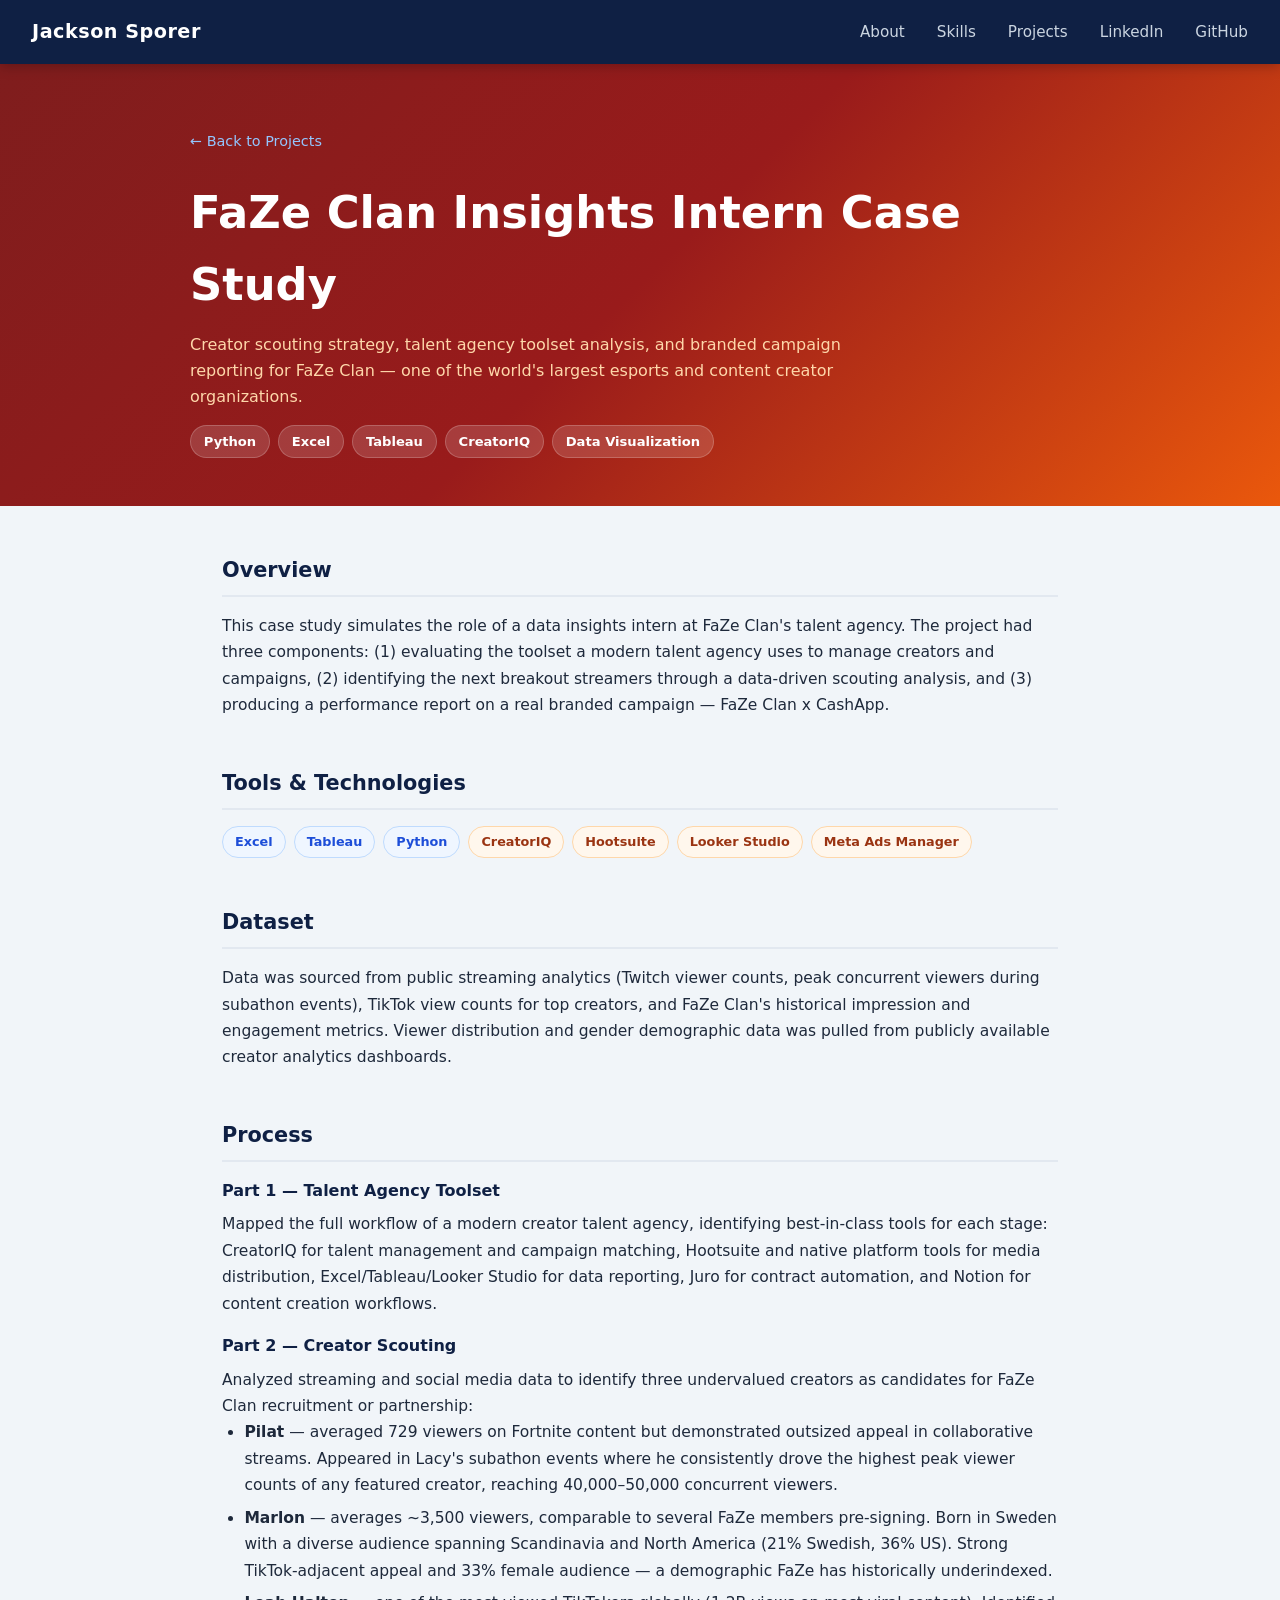
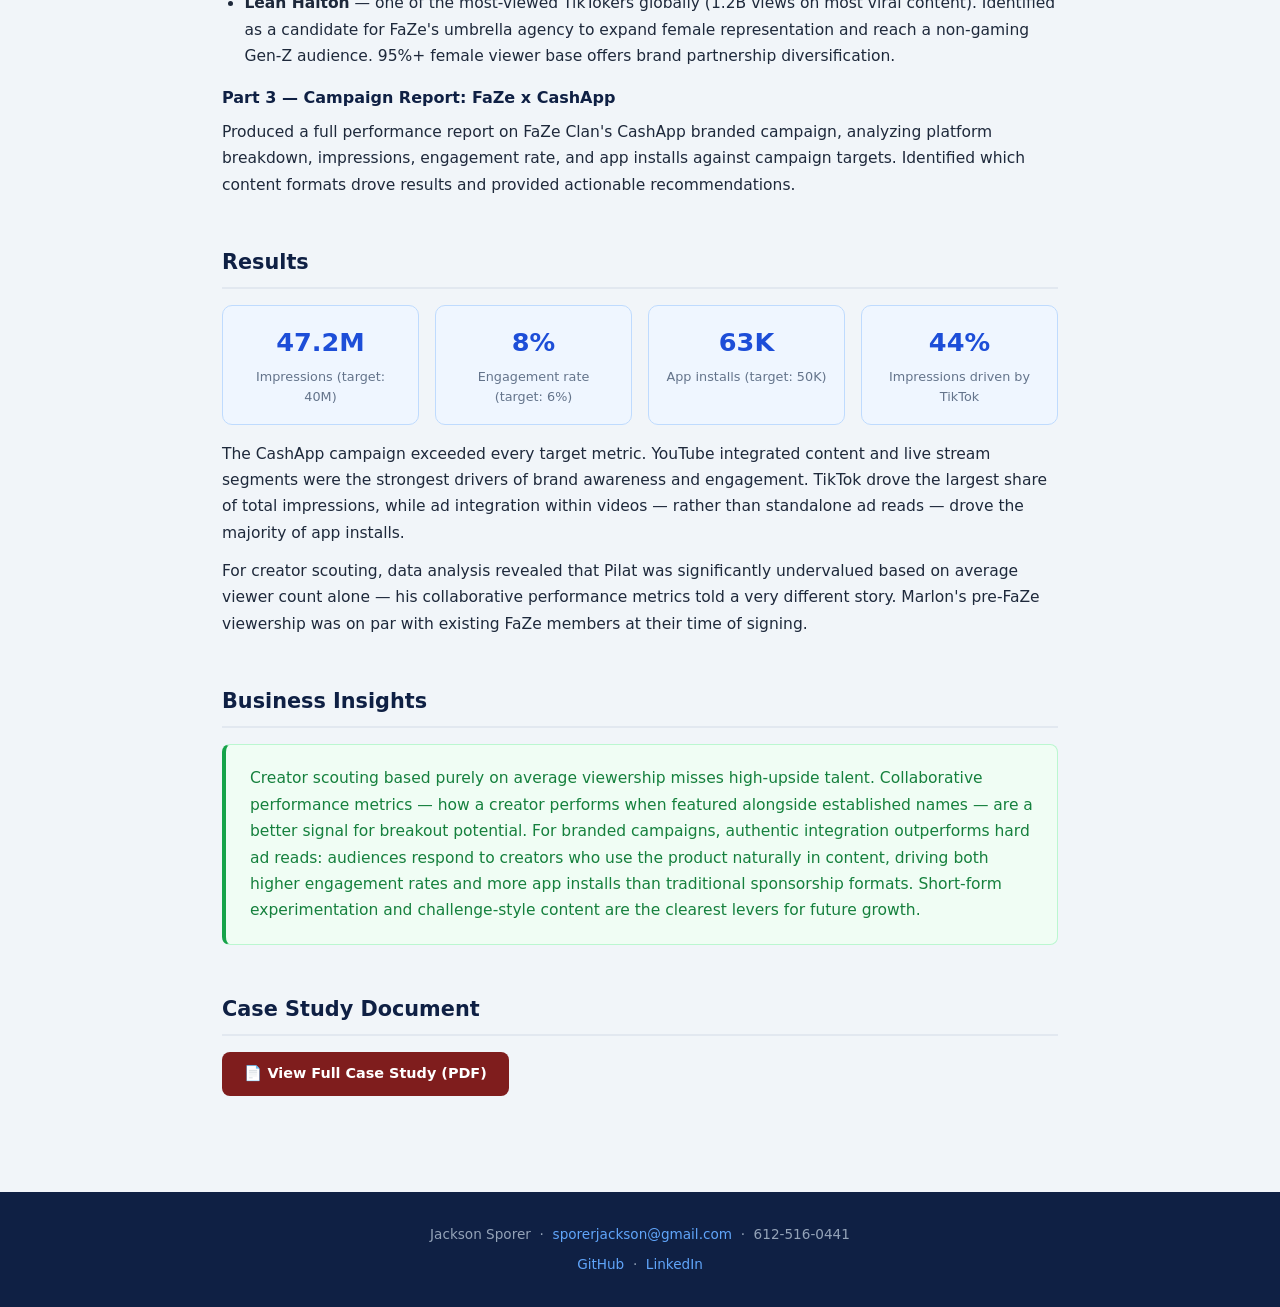
==== projects/faze-clan.html @ b561c3c2 "Initial portfolio commit" ====
<!DOCTYPE html>
<html lang="en">
<head>
  <meta charset="UTF-8" />
  <meta name="viewport" content="width=device-width, initial-scale=1.0" />
  <title>FaZe Clan Insights Case Study | Jackson Sporer</title>
  <link rel="stylesheet" href="../css/style.css" />
</head>
<body>

<nav>
  <a href="../index.html" class="nav-logo">Jackson Sporer</a>
  <ul class="nav-links">
    <li><a href="../index.html#about">About</a></li>
    <li><a href="../index.html#skills">Skills</a></li>
    <li><a href="../index.html#projects">Projects</a></li>
    <li><a href="https://www.linkedin.com/in/jackson-sporer-904047264/" target="_blank">LinkedIn</a></li>
    <li><a href="https://github.com/JacksonSporerrr" target="_blank">GitHub</a></li>
  </ul>
</nav>

<div class="project-hero" style="background: linear-gradient(135deg, #7f1d1d 0%, #991b1b 50%, #ea580c 100%);">
  <div style="max-width:900px; margin:0 auto;">
    <a href="../index.html#projects" class="back-link">← Back to Projects</a>
    <h1>FaZe Clan Insights Intern Case Study</h1>
    <p style="color:#fed7aa; font-size:1rem; max-width:680px;">
      Creator scouting strategy, talent agency toolset analysis, and branded campaign reporting for
      FaZe Clan — one of the world's largest esports and content creator organizations.
    </p>
    <div class="tool-tags">
      <span class="tool-tag">Python</span>
      <span class="tool-tag">Excel</span>
      <span class="tool-tag">Tableau</span>
      <span class="tool-tag">CreatorIQ</span>
      <span class="tool-tag">Data Visualization</span>
    </div>
  </div>
</div>

<div class="project-content">

  <div class="project-section">
    <h2>Overview</h2>
    <p>
      This case study simulates the role of a data insights intern at FaZe Clan's talent agency.
      The project had three components: (1) evaluating the toolset a modern talent agency uses to
      manage creators and campaigns, (2) identifying the next breakout streamers through a data-driven
      scouting analysis, and (3) producing a performance report on a real branded campaign — FaZe Clan
      x CashApp.
    </p>
  </div>

  <div class="project-section">
    <h2>Tools &amp; Technologies</h2>
    <div class="tags" style="margin-top:0.5rem;">
      <span class="tag">Excel</span>
      <span class="tag">Tableau</span>
      <span class="tag">Python</span>
      <span class="tag orange">CreatorIQ</span>
      <span class="tag orange">Hootsuite</span>
      <span class="tag orange">Looker Studio</span>
      <span class="tag orange">Meta Ads Manager</span>
    </div>
  </div>

  <div class="project-section">
    <h2>Dataset</h2>
    <p>
      Data was sourced from public streaming analytics (Twitch viewer counts, peak concurrent viewers
      during subathon events), TikTok view counts for top creators, and FaZe Clan's historical impression
      and engagement metrics. Viewer distribution and gender demographic data was pulled from publicly
      available creator analytics dashboards.
    </p>
  </div>

  <div class="project-section">
    <h2>Process</h2>

    <h3 style="font-size:1rem; font-weight:700; color:var(--navy); margin:1rem 0 0.5rem;">Part 1 — Talent Agency Toolset</h3>
    <p>
      Mapped the full workflow of a modern creator talent agency, identifying best-in-class tools for
      each stage: CreatorIQ for talent management and campaign matching, Hootsuite and native platform
      tools for media distribution, Excel/Tableau/Looker Studio for data reporting, Juro for contract
      automation, and Notion for content creation workflows.
    </p>

    <h3 style="font-size:1rem; font-weight:700; color:var(--navy); margin:1rem 0 0.5rem;">Part 2 — Creator Scouting</h3>
    <p>
      Analyzed streaming and social media data to identify three undervalued creators as candidates for
      FaZe Clan recruitment or partnership:
    </p>
    <ul>
      <li>
        <strong>Pilat</strong> — averaged 729 viewers on Fortnite content but demonstrated outsized appeal
        in collaborative streams. Appeared in Lacy's subathon events where he consistently drove the
        highest peak viewer counts of any featured creator, reaching 40,000–50,000 concurrent viewers.
      </li>
      <li>
        <strong>Marlon</strong> — averages ~3,500 viewers, comparable to several FaZe members pre-signing.
        Born in Sweden with a diverse audience spanning Scandinavia and North America (21% Swedish, 36% US).
        Strong TikTok-adjacent appeal and 33% female audience — a demographic FaZe has historically
        underindexed.
      </li>
      <li>
        <strong>Leah Halton</strong> — one of the most-viewed TikTokers globally (1.2B views on most
        viral content). Identified as a candidate for FaZe's umbrella agency to expand female
        representation and reach a non-gaming Gen-Z audience. 95%+ female viewer base offers brand
        partnership diversification.
      </li>
    </ul>

    <h3 style="font-size:1rem; font-weight:700; color:var(--navy); margin:1rem 0 0.5rem;">Part 3 — Campaign Report: FaZe x CashApp</h3>
    <p>
      Produced a full performance report on FaZe Clan's CashApp branded campaign, analyzing platform
      breakdown, impressions, engagement rate, and app installs against campaign targets. Identified
      which content formats drove results and provided actionable recommendations.
    </p>
  </div>

  <div class="project-section">
    <h2>Results</h2>
    <div class="result-grid">
      <div class="result-card">
        <div class="number">47.2M</div>
        <div class="label">Impressions (target: 40M)</div>
      </div>
      <div class="result-card">
        <div class="number">8%</div>
        <div class="label">Engagement rate (target: 6%)</div>
      </div>
      <div class="result-card">
        <div class="number">63K</div>
        <div class="label">App installs (target: 50K)</div>
      </div>
      <div class="result-card">
        <div class="number">44%</div>
        <div class="label">Impressions driven by TikTok</div>
      </div>
    </div>
    <p style="margin-top:1rem;">
      The CashApp campaign exceeded every target metric. YouTube integrated content and live stream
      segments were the strongest drivers of brand awareness and engagement. TikTok drove the largest
      share of total impressions, while ad integration within videos — rather than standalone ad reads —
      drove the majority of app installs.
    </p>
    <p style="margin-top:0.75rem;">
      For creator scouting, data analysis revealed that Pilat was significantly undervalued based on
      average viewer count alone — his collaborative performance metrics told a very different story.
      Marlon's pre-FaZe viewership was on par with existing FaZe members at their time of signing.
    </p>
  </div>

  <div class="project-section">
    <h2>Business Insights</h2>
    <div class="insight-box">
      <p>
        Creator scouting based purely on average viewership misses high-upside talent. Collaborative
        performance metrics — how a creator performs when featured alongside established names — are a
        better signal for breakout potential. For branded campaigns, authentic integration outperforms
        hard ad reads: audiences respond to creators who use the product naturally in content, driving
        both higher engagement rates and more app installs than traditional sponsorship formats.
        Short-form experimentation and challenge-style content are the clearest levers for future growth.
      </p>
    </div>
  </div>

  <div class="project-section">
    <h2>Case Study Document</h2>
    <a href="../files/faze-case-study.pdf" target="_blank" class="github-link" style="background:#7f1d1d;">
      &#128196; View Full Case Study (PDF)
    </a>
  </div>

</div>

<footer>
  <p>Jackson Sporer &nbsp;·&nbsp; <a href="mailto:sporerjackson@gmail.com">sporerjackson@gmail.com</a> &nbsp;·&nbsp; 612-516-0441</p>
  <p style="margin-top:0.5rem;">
    <a href="https://github.com/JacksonSporerrr" target="_blank">GitHub</a> &nbsp;·&nbsp;
    <a href="https://www.linkedin.com/in/jackson-sporer-904047264/" target="_blank">LinkedIn</a>
  </p>
</footer>

</body>
</html>
---- css/style.css ----
*, *::before, *::after { box-sizing: border-box; margin: 0; padding: 0; }

:root {
  --navy: #0f2044;
  --blue: #1d4ed8;
  --blue-light: #3b82f6;
  --cyan: #0ea5e9;
  --bg: #f1f5f9;
  --card: #ffffff;
  --text: #1e293b;
  --muted: #64748b;
  --border: #e2e8f0;
  --tag-bg: #eff6ff;
  --tag-text: #1d4ed8;
}

html { scroll-behavior: smooth; }

body {
  font-family: 'Segoe UI', system-ui, sans-serif;
  background: var(--bg);
  color: var(--text);
  line-height: 1.6;
}

/* ── NAV ── */
nav {
  background: var(--navy);
  padding: 0 2rem;
  display: flex;
  align-items: center;
  justify-content: space-between;
  height: 64px;
  position: sticky;
  top: 0;
  z-index: 100;
  box-shadow: 0 2px 12px rgba(0,0,0,0.25);
}

.nav-logo {
  color: #fff;
  font-size: 1.2rem;
  font-weight: 700;
  text-decoration: none;
  letter-spacing: 0.5px;
}

.nav-links { display: flex; gap: 2rem; list-style: none; }

.nav-links a {
  color: #cbd5e1;
  text-decoration: none;
  font-size: 0.95rem;
  transition: color 0.2s;
}

.nav-links a:hover { color: #fff; }

/* ── HERO ── */
.hero {
  background: linear-gradient(135deg, var(--navy) 0%, #1e3a6e 60%, #1d4ed8 100%);
  color: #fff;
  padding: 6rem 2rem 5rem;
  text-align: center;
}

.hero h1 { font-size: clamp(2.2rem, 5vw, 3.5rem); font-weight: 800; margin-bottom: 0.5rem; }
.hero .subtitle { font-size: 1.2rem; color: #93c5fd; margin-bottom: 1rem; }
.hero .bio { max-width: 640px; margin: 0 auto 2rem; color: #cbd5e1; font-size: 1rem; }

.hero-buttons { display: flex; gap: 1rem; justify-content: center; flex-wrap: wrap; }

.btn {
  padding: 0.65rem 1.5rem;
  border-radius: 8px;
  font-size: 0.95rem;
  font-weight: 600;
  text-decoration: none;
  display: inline-flex;
  align-items: center;
  gap: 0.4rem;
  transition: all 0.2s;
  cursor: pointer;
  border: none;
}

.btn-primary { background: var(--blue-light); color: #fff; }
.btn-primary:hover { background: #2563eb; transform: translateY(-1px); }
.btn-outline { background: transparent; color: #fff; border: 2px solid rgba(255,255,255,0.4); }
.btn-outline:hover { border-color: #fff; background: rgba(255,255,255,0.08); }

/* ── SECTIONS ── */
section { padding: 4rem 2rem; max-width: 1100px; margin: 0 auto; }

.section-title {
  font-size: 1.75rem;
  font-weight: 700;
  color: var(--navy);
  margin-bottom: 0.4rem;
}

.section-line {
  width: 48px;
  height: 4px;
  background: var(--blue);
  border-radius: 2px;
  margin-bottom: 2.5rem;
}

/* ── SKILLS ── */
.skills-grid {
  display: grid;
  grid-template-columns: repeat(auto-fit, minmax(200px, 1fr));
  gap: 1.5rem;
}

.skill-card {
  background: var(--card);
  border: 1px solid var(--border);
  border-radius: 12px;
  padding: 1.5rem;
  box-shadow: 0 1px 6px rgba(0,0,0,0.06);
}

.skill-card h3 { font-size: 0.8rem; text-transform: uppercase; letter-spacing: 1px; color: var(--muted); margin-bottom: 1rem; }

.tags { display: flex; flex-wrap: wrap; gap: 0.5rem; }

.tag {
  background: var(--tag-bg);
  color: var(--tag-text);
  font-size: 0.8rem;
  font-weight: 600;
  padding: 0.3rem 0.75rem;
  border-radius: 20px;
  border: 1px solid #bfdbfe;
}

.tag.green { background: #f0fdf4; color: #166534; border-color: #bbf7d0; }
.tag.purple { background: #faf5ff; color: #6b21a8; border-color: #e9d5ff; }
.tag.orange { background: #fff7ed; color: #9a3412; border-color: #fed7aa; }

/* ── PROJECT CARDS ── */
.projects-grid {
  display: grid;
  grid-template-columns: repeat(auto-fit, minmax(280px, 1fr));
  gap: 1.5rem;
}

.project-card {
  background: var(--card);
  border: 1px solid var(--border);
  border-radius: 14px;
  overflow: hidden;
  box-shadow: 0 2px 10px rgba(0,0,0,0.07);
  transition: transform 0.2s, box-shadow 0.2s;
  display: flex;
  flex-direction: column;
  text-decoration: none;
  color: inherit;
}

.project-card:hover { transform: translateY(-4px); box-shadow: 0 8px 24px rgba(0,0,0,0.12); }

.card-banner {
  height: 8px;
}

.banner-blue { background: linear-gradient(90deg, #1d4ed8, #0ea5e9); }
.banner-green { background: linear-gradient(90deg, #059669, #10b981); }
.banner-purple { background: linear-gradient(90deg, #7c3aed, #a855f7); }
.banner-red { background: linear-gradient(90deg, #dc2626, #f97316); }

.card-body { padding: 1.5rem; flex: 1; }
.card-body h3 { font-size: 1.1rem; font-weight: 700; margin-bottom: 0.5rem; color: var(--navy); }
.card-body p { font-size: 0.9rem; color: var(--muted); margin-bottom: 1rem; }
.card-footer { padding: 1rem 1.5rem; border-top: 1px solid var(--border); display: flex; justify-content: flex-end; }
.card-footer span { font-size: 0.85rem; color: var(--blue); font-weight: 600; }

/* ── PROJECT PAGE ── */
.project-hero {
  padding: 4rem 2rem 3rem;
  background: linear-gradient(135deg, var(--navy) 0%, #1e3a6e 100%);
  color: #fff;
}

.project-hero .back-link {
  display: inline-flex;
  align-items: center;
  gap: 0.4rem;
  color: #93c5fd;
  text-decoration: none;
  font-size: 0.9rem;
  margin-bottom: 1.5rem;
  transition: color 0.2s;
}

.project-hero .back-link:hover { color: #fff; }
.project-hero h1 { font-size: clamp(1.8rem, 4vw, 2.8rem); font-weight: 800; margin-bottom: 0.75rem; }
.project-hero .tool-tags { display: flex; gap: 0.5rem; flex-wrap: wrap; margin-top: 1rem; }
.project-hero .tool-tag { background: rgba(255,255,255,0.15); color: #fff; padding: 0.3rem 0.8rem; border-radius: 20px; font-size: 0.82rem; font-weight: 600; border: 1px solid rgba(255,255,255,0.2); }

.project-content { max-width: 900px; margin: 0 auto; padding: 3rem 2rem; }

.project-section { margin-bottom: 3rem; }
.project-section h2 { font-size: 1.3rem; font-weight: 700; color: var(--navy); margin-bottom: 1rem; padding-bottom: 0.5rem; border-bottom: 2px solid var(--border); }
.project-section p, .project-section li { color: var(--text); font-size: 0.97rem; line-height: 1.7; }
.project-section ul { padding-left: 1.4rem; }
.project-section ul li { margin-bottom: 0.4rem; }

.result-grid {
  display: grid;
  grid-template-columns: repeat(auto-fit, minmax(160px, 1fr));
  gap: 1rem;
  margin: 1rem 0;
}

.result-card {
  background: var(--tag-bg);
  border: 1px solid #bfdbfe;
  border-radius: 10px;
  padding: 1rem;
  text-align: center;
}

.result-card .number { font-size: 1.6rem; font-weight: 800; color: var(--blue); }
.result-card .label { font-size: 0.8rem; color: var(--muted); margin-top: 0.2rem; }

.insight-box {
  background: #f0fdf4;
  border: 1px solid #bbf7d0;
  border-left: 4px solid #16a34a;
  border-radius: 8px;
  padding: 1.25rem 1.5rem;
  margin-top: 0.5rem;
}

.insight-box p { color: #15803d; }

.github-link {
  display: inline-flex;
  align-items: center;
  gap: 0.5rem;
  background: var(--navy);
  color: #fff;
  padding: 0.65rem 1.4rem;
  border-radius: 8px;
  text-decoration: none;
  font-weight: 600;
  font-size: 0.9rem;
  transition: background 0.2s;
}

.github-link:hover { background: #1d4ed8; }

/* ── FOOTER ── */
footer {
  background: var(--navy);
  color: #94a3b8;
  text-align: center;
  padding: 2rem;
  font-size: 0.85rem;
}

footer a { color: #60a5fa; text-decoration: none; }
footer a:hover { text-decoration: underline; }

/* ── RESPONSIVE ── */
@media (max-width: 640px) {
  nav { padding: 0 1rem; }
  .nav-links { gap: 1rem; }
  .hero { padding: 4rem 1rem 3rem; }
  section { padding: 3rem 1rem; }
  .project-content { padding: 2rem 1rem; }
}
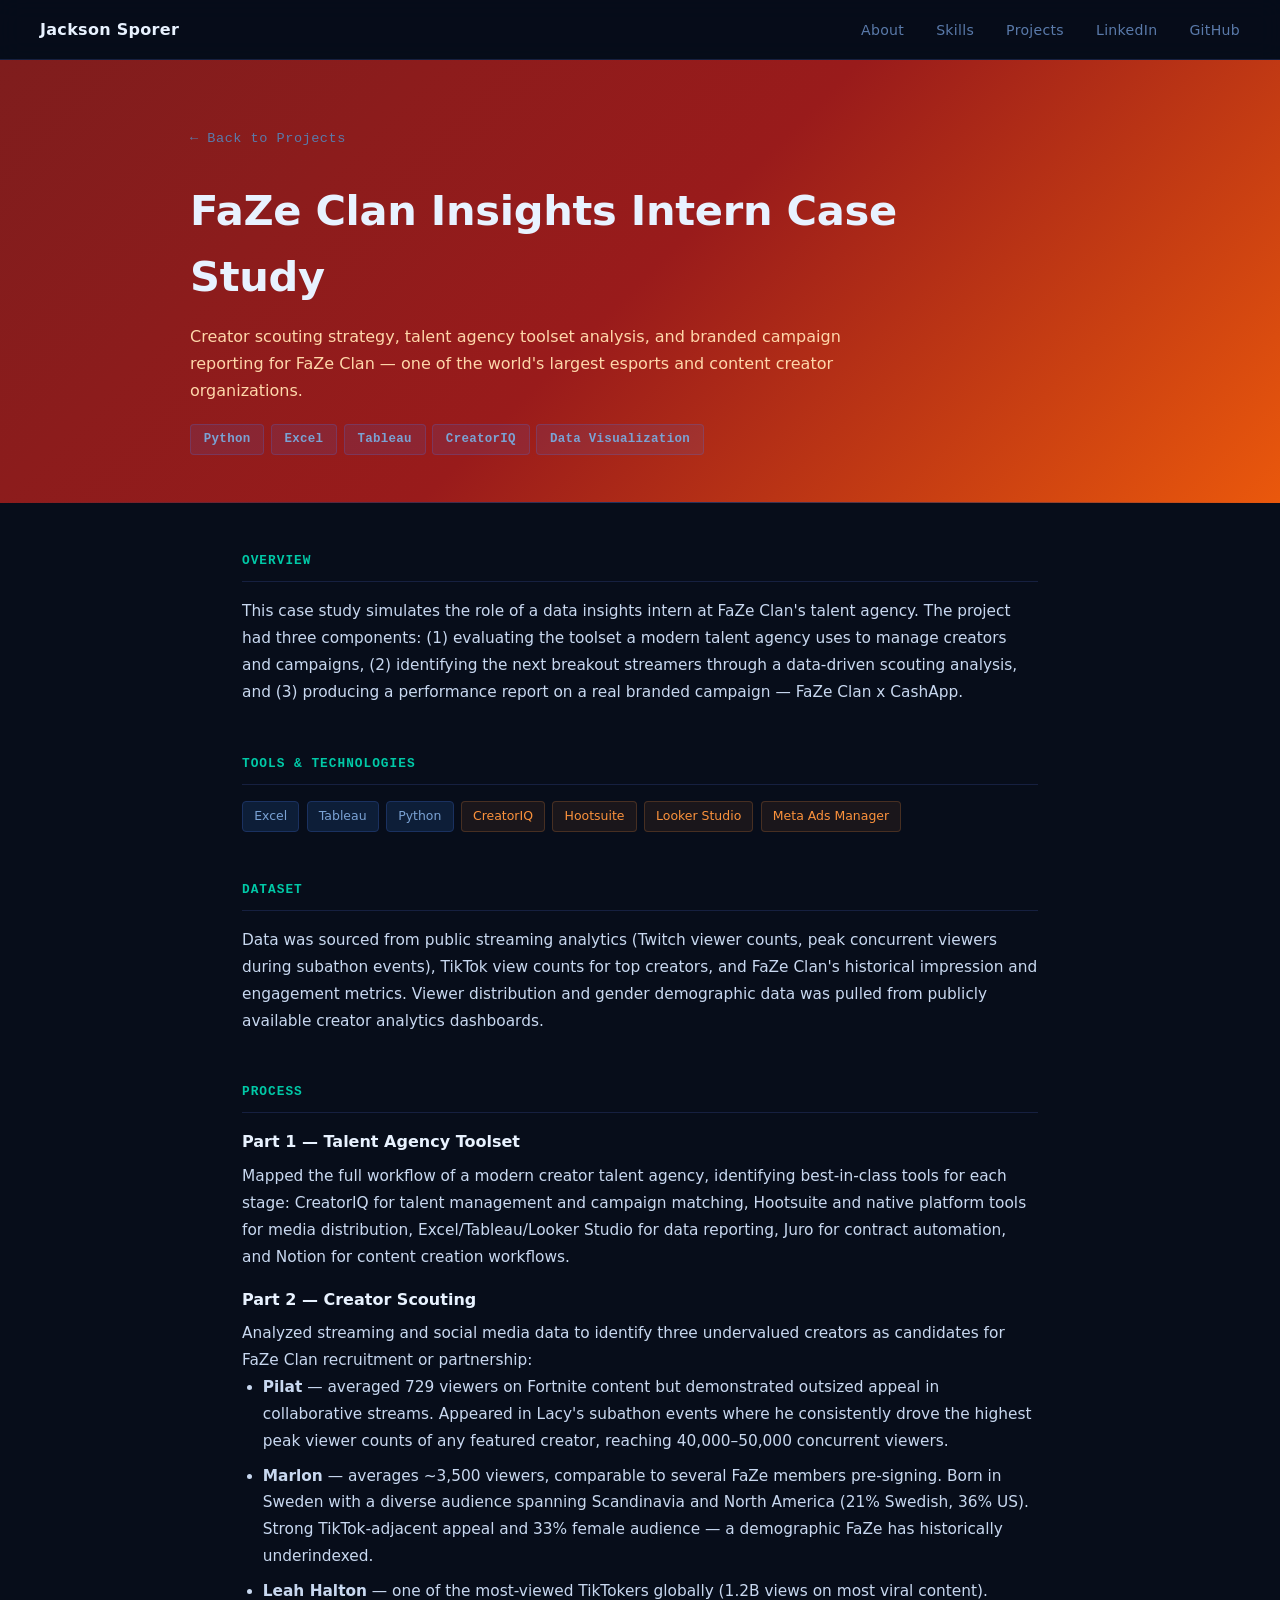
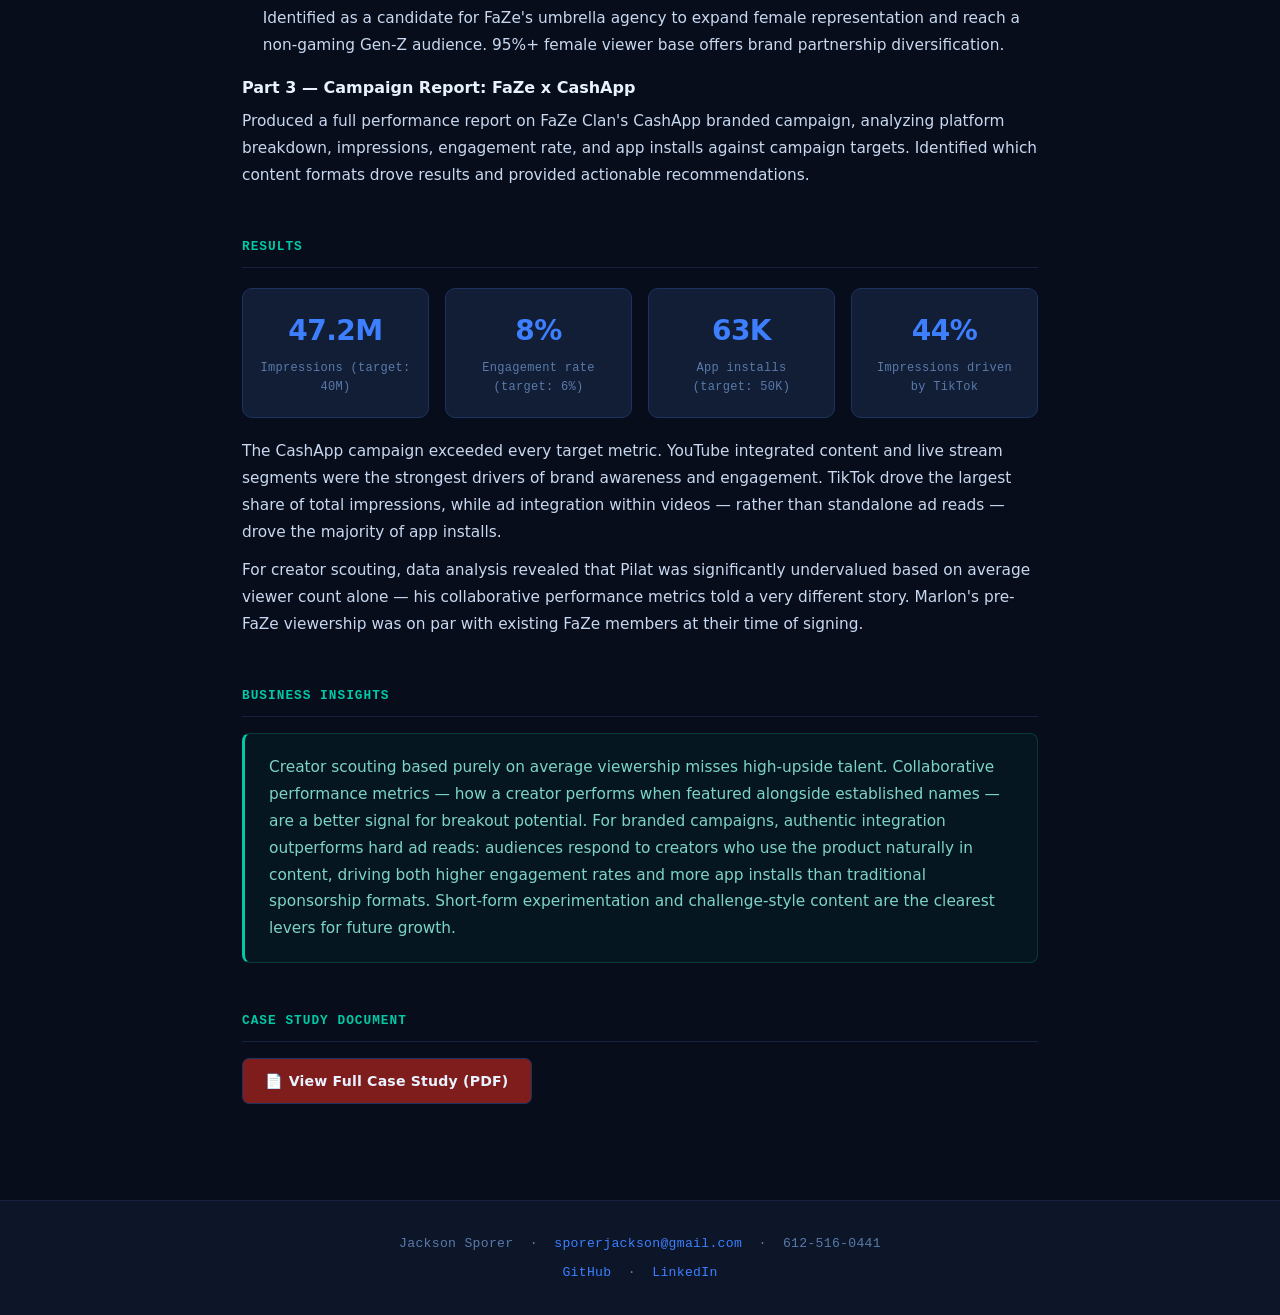
==== commit df555e86: "Redesign to dark mode — deep navy palette with teal accent Co-Authored-By: Claude Sonnet 4.6 <norepl" ====
--- a/projects/faze-clan.html
+++ b/projects/faze-clan.html
@@ -76,7 +76,7 @@
   <div class="project-section">
     <h2>Process</h2>
 
-    <h3 style="font-size:1rem; font-weight:700; color:var(--navy); margin:1rem 0 0.5rem;">Part 1 — Talent Agency Toolset</h3>
+    <h3 style="font-size:1rem; font-weight:700; color:var(--text-bright); margin:1rem 0 0.5rem;">Part 1 — Talent Agency Toolset</h3>
     <p>
       Mapped the full workflow of a modern creator talent agency, identifying best-in-class tools for
       each stage: CreatorIQ for talent management and campaign matching, Hootsuite and native platform
@@ -84,7 +84,7 @@
       automation, and Notion for content creation workflows.
     </p>
 
-    <h3 style="font-size:1rem; font-weight:700; color:var(--navy); margin:1rem 0 0.5rem;">Part 2 — Creator Scouting</h3>
+    <h3 style="font-size:1rem; font-weight:700; color:var(--text-bright); margin:1rem 0 0.5rem;">Part 2 — Creator Scouting</h3>
     <p>
       Analyzed streaming and social media data to identify three undervalued creators as candidates for
       FaZe Clan recruitment or partnership:
@@ -109,7 +109,7 @@
       </li>
     </ul>
 
-    <h3 style="font-size:1rem; font-weight:700; color:var(--navy); margin:1rem 0 0.5rem;">Part 3 — Campaign Report: FaZe x CashApp</h3>
+    <h3 style="font-size:1rem; font-weight:700; color:var(--text-bright); margin:1rem 0 0.5rem;">Part 3 — Campaign Report: FaZe x CashApp</h3>
     <p>
       Produced a full performance report on FaZe Clan's CashApp branded campaign, analyzing platform
       breakdown, impressions, engagement rate, and app installs against campaign targets. Identified
--- a/css/style.css
+++ b/css/style.css
@@ -1,23 +1,26 @@
 *, *::before, *::after { box-sizing: border-box; margin: 0; padding: 0; }
 
 :root {
-  --navy: #0f2044;
-  --blue: #1d4ed8;
-  --blue-light: #3b82f6;
-  --cyan: #0ea5e9;
-  --bg: #f1f5f9;
-  --card: #ffffff;
-  --text: #1e293b;
-  --muted: #64748b;
-  --border: #e2e8f0;
-  --tag-bg: #eff6ff;
-  --tag-text: #1d4ed8;
+  --bg:          #070d1a;
+  --bg-card:     #0c1628;
+  --bg-raised:   #111e36;
+  --border:      #162040;
+  --border-glow: #1e3260;
+  --blue:        #3d7fff;
+  --blue-dim:    #1e4dcc;
+  --teal:        #00c9a7;
+  --teal-dim:    #009e84;
+  --text:        #c8d8f0;
+  --text-bright: #e8f2ff;
+  --muted:       #5a7aaa;
+  --tag-bg:      #0d1e38;
+  --tag-border:  #1a3160;
 }
 
 html { scroll-behavior: smooth; }
 
 body {
-  font-family: 'Segoe UI', system-ui, sans-serif;
+  font-family: 'Segoe UI', system-ui, -apple-system, sans-serif;
   background: var(--bg);
   color: var(--text);
   line-height: 1.6;
@@ -25,55 +28,112 @@
 
 /* ── NAV ── */
 nav {
-  background: var(--navy);
-  padding: 0 2rem;
+  background: rgba(7, 13, 26, 0.85);
+  backdrop-filter: blur(12px);
+  -webkit-backdrop-filter: blur(12px);
+  border-bottom: 1px solid var(--border);
+  padding: 0 2.5rem;
   display: flex;
   align-items: center;
   justify-content: space-between;
-  height: 64px;
+  height: 60px;
   position: sticky;
   top: 0;
   z-index: 100;
-  box-shadow: 0 2px 12px rgba(0,0,0,0.25);
 }
 
 .nav-logo {
-  color: #fff;
-  font-size: 1.2rem;
+  color: var(--text-bright);
+  font-size: 1rem;
   font-weight: 700;
   text-decoration: none;
-  letter-spacing: 0.5px;
-}
+  letter-spacing: 0.3px;
+}
+
+.nav-logo span { color: var(--teal); }
 
 .nav-links { display: flex; gap: 2rem; list-style: none; }
 
 .nav-links a {
-  color: #cbd5e1;
+  color: var(--muted);
   text-decoration: none;
-  font-size: 0.95rem;
+  font-size: 0.88rem;
+  letter-spacing: 0.3px;
   transition: color 0.2s;
 }
 
-.nav-links a:hover { color: #fff; }
+.nav-links a:hover { color: var(--text-bright); }
 
 /* ── HERO ── */
 .hero {
-  background: linear-gradient(135deg, var(--navy) 0%, #1e3a6e 60%, #1d4ed8 100%);
-  color: #fff;
-  padding: 6rem 2rem 5rem;
+  position: relative;
+  padding: 7rem 2rem 6rem;
   text-align: center;
-}
-
-.hero h1 { font-size: clamp(2.2rem, 5vw, 3.5rem); font-weight: 800; margin-bottom: 0.5rem; }
-.hero .subtitle { font-size: 1.2rem; color: #93c5fd; margin-bottom: 1rem; }
-.hero .bio { max-width: 640px; margin: 0 auto 2rem; color: #cbd5e1; font-size: 1rem; }
-
-.hero-buttons { display: flex; gap: 1rem; justify-content: center; flex-wrap: wrap; }
+  overflow: hidden;
+  background: var(--bg);
+}
+
+.hero::before {
+  content: '';
+  position: absolute;
+  inset: 0;
+  background:
+    radial-gradient(ellipse 80% 60% at 50% -10%, rgba(61,127,255,0.18) 0%, transparent 70%),
+    radial-gradient(ellipse 40% 40% at 85% 80%, rgba(0,201,167,0.08) 0%, transparent 60%);
+  pointer-events: none;
+}
+
+.hero::after {
+  content: '';
+  position: absolute;
+  bottom: 0;
+  left: 0;
+  right: 0;
+  height: 1px;
+  background: linear-gradient(90deg, transparent, var(--border-glow), transparent);
+}
+
+.hero h1 {
+  position: relative;
+  font-size: clamp(2.4rem, 5vw, 3.8rem);
+  font-weight: 800;
+  color: var(--text-bright);
+  letter-spacing: -0.5px;
+  margin-bottom: 0.6rem;
+}
+
+.hero .subtitle {
+  position: relative;
+  font-size: 0.82rem;
+  font-family: 'Courier New', monospace;
+  color: var(--teal);
+  letter-spacing: 1.5px;
+  text-transform: uppercase;
+  margin-bottom: 1.5rem;
+  opacity: 0.9;
+}
+
+.hero .bio {
+  position: relative;
+  max-width: 580px;
+  margin: 0 auto 2.5rem;
+  color: var(--muted);
+  font-size: 1rem;
+  line-height: 1.75;
+}
+
+.hero-buttons {
+  position: relative;
+  display: flex;
+  gap: 0.75rem;
+  justify-content: center;
+  flex-wrap: wrap;
+}
 
 .btn {
-  padding: 0.65rem 1.5rem;
-  border-radius: 8px;
-  font-size: 0.95rem;
+  padding: 0.6rem 1.4rem;
+  border-radius: 6px;
+  font-size: 0.88rem;
   font-weight: 600;
   text-decoration: none;
   display: inline-flex;
@@ -82,194 +142,360 @@
   transition: all 0.2s;
   cursor: pointer;
   border: none;
-}
-
-.btn-primary { background: var(--blue-light); color: #fff; }
-.btn-primary:hover { background: #2563eb; transform: translateY(-1px); }
-.btn-outline { background: transparent; color: #fff; border: 2px solid rgba(255,255,255,0.4); }
-.btn-outline:hover { border-color: #fff; background: rgba(255,255,255,0.08); }
+  letter-spacing: 0.2px;
+}
+
+.btn-primary {
+  background: var(--blue);
+  color: #fff;
+}
+
+.btn-primary:hover {
+  background: #5b8fff;
+  transform: translateY(-1px);
+  box-shadow: 0 4px 20px rgba(61,127,255,0.35);
+}
+
+.btn-outline {
+  background: transparent;
+  color: var(--text);
+  border: 1px solid var(--border-glow);
+}
+
+.btn-outline:hover {
+  border-color: var(--blue);
+  color: var(--text-bright);
+  background: rgba(61,127,255,0.08);
+}
 
 /* ── SECTIONS ── */
-section { padding: 4rem 2rem; max-width: 1100px; margin: 0 auto; }
+section { padding: 4.5rem 2rem; max-width: 1100px; margin: 0 auto; }
 
 .section-title {
-  font-size: 1.75rem;
+  font-size: 1.5rem;
   font-weight: 700;
-  color: var(--navy);
+  color: var(--text-bright);
   margin-bottom: 0.4rem;
+  letter-spacing: -0.2px;
 }
 
 .section-line {
-  width: 48px;
-  height: 4px;
-  background: var(--blue);
+  width: 36px;
+  height: 3px;
+  background: var(--teal);
   border-radius: 2px;
   margin-bottom: 2.5rem;
+}
+
+/* ── ABOUT ── */
+.about-label {
+  font-family: 'Courier New', monospace;
+  font-size: 0.75rem;
+  font-weight: 700;
+  text-transform: uppercase;
+  letter-spacing: 1.5px;
+  color: var(--teal);
+  margin-bottom: 1rem;
+  opacity: 0.85;
 }
 
 /* ── SKILLS ── */
 .skills-grid {
   display: grid;
-  grid-template-columns: repeat(auto-fit, minmax(200px, 1fr));
-  gap: 1.5rem;
+  grid-template-columns: repeat(auto-fit, minmax(210px, 1fr));
+  gap: 1rem;
 }
 
 .skill-card {
-  background: var(--card);
+  background: var(--bg-card);
   border: 1px solid var(--border);
-  border-radius: 12px;
+  border-radius: 10px;
   padding: 1.5rem;
-  box-shadow: 0 1px 6px rgba(0,0,0,0.06);
-}
-
-.skill-card h3 { font-size: 0.8rem; text-transform: uppercase; letter-spacing: 1px; color: var(--muted); margin-bottom: 1rem; }
-
-.tags { display: flex; flex-wrap: wrap; gap: 0.5rem; }
+  transition: border-color 0.2s;
+}
+
+.skill-card:hover { border-color: var(--border-glow); }
+
+.skill-card h3 {
+  font-size: 0.7rem;
+  text-transform: uppercase;
+  letter-spacing: 1.5px;
+  color: var(--muted);
+  margin-bottom: 1rem;
+  font-family: 'Courier New', monospace;
+}
+
+.tags { display: flex; flex-wrap: wrap; gap: 0.45rem; }
 
 .tag {
   background: var(--tag-bg);
-  color: var(--tag-text);
-  font-size: 0.8rem;
-  font-weight: 600;
-  padding: 0.3rem 0.75rem;
-  border-radius: 20px;
-  border: 1px solid #bfdbfe;
-}
-
-.tag.green { background: #f0fdf4; color: #166534; border-color: #bbf7d0; }
-.tag.purple { background: #faf5ff; color: #6b21a8; border-color: #e9d5ff; }
-.tag.orange { background: #fff7ed; color: #9a3412; border-color: #fed7aa; }
+  color: #7aa2d4;
+  font-size: 0.78rem;
+  font-weight: 500;
+  padding: 0.28rem 0.7rem;
+  border-radius: 4px;
+  border: 1px solid var(--tag-border);
+}
+
+.tag.green {
+  background: rgba(0, 201, 167, 0.07);
+  color: #00c9a7;
+  border-color: rgba(0, 201, 167, 0.2);
+}
+
+.tag.purple {
+  background: rgba(139, 92, 246, 0.08);
+  color: #a78bfa;
+  border-color: rgba(139, 92, 246, 0.2);
+}
+
+.tag.orange {
+  background: rgba(251, 146, 60, 0.08);
+  color: #fb923c;
+  border-color: rgba(251, 146, 60, 0.2);
+}
 
 /* ── PROJECT CARDS ── */
 .projects-grid {
   display: grid;
-  grid-template-columns: repeat(auto-fit, minmax(280px, 1fr));
-  gap: 1.5rem;
+  grid-template-columns: repeat(auto-fit, minmax(290px, 1fr));
+  gap: 1.25rem;
 }
 
 .project-card {
-  background: var(--card);
+  background: var(--bg-card);
   border: 1px solid var(--border);
-  border-radius: 14px;
+  border-radius: 12px;
   overflow: hidden;
-  box-shadow: 0 2px 10px rgba(0,0,0,0.07);
-  transition: transform 0.2s, box-shadow 0.2s;
   display: flex;
   flex-direction: column;
   text-decoration: none;
   color: inherit;
-}
-
-.project-card:hover { transform: translateY(-4px); box-shadow: 0 8px 24px rgba(0,0,0,0.12); }
-
-.card-banner {
-  height: 8px;
-}
-
-.banner-blue { background: linear-gradient(90deg, #1d4ed8, #0ea5e9); }
-.banner-green { background: linear-gradient(90deg, #059669, #10b981); }
+  transition: border-color 0.25s, transform 0.25s, box-shadow 0.25s;
+}
+
+.project-card:hover {
+  border-color: rgba(61,127,255,0.4);
+  transform: translateY(-3px);
+  box-shadow: 0 8px 32px rgba(0,0,0,0.4), 0 0 0 1px rgba(61,127,255,0.12);
+}
+
+.card-banner { height: 3px; }
+.banner-blue   { background: linear-gradient(90deg, #3d7fff, #00c9a7); }
+.banner-green  { background: linear-gradient(90deg, #00c9a7, #059669); }
 .banner-purple { background: linear-gradient(90deg, #7c3aed, #a855f7); }
-.banner-red { background: linear-gradient(90deg, #dc2626, #f97316); }
-
-.card-body { padding: 1.5rem; flex: 1; }
-.card-body h3 { font-size: 1.1rem; font-weight: 700; margin-bottom: 0.5rem; color: var(--navy); }
-.card-body p { font-size: 0.9rem; color: var(--muted); margin-bottom: 1rem; }
-.card-footer { padding: 1rem 1.5rem; border-top: 1px solid var(--border); display: flex; justify-content: flex-end; }
-.card-footer span { font-size: 0.85rem; color: var(--blue); font-weight: 600; }
-
-/* ── PROJECT PAGE ── */
+.banner-red    { background: linear-gradient(90deg, #ef4444, #f97316); }
+
+.card-body { padding: 1.4rem 1.5rem; flex: 1; }
+
+.card-body h3 {
+  font-size: 1rem;
+  font-weight: 700;
+  color: var(--text-bright);
+  margin-bottom: 0.5rem;
+  letter-spacing: -0.1px;
+}
+
+.card-body p {
+  font-size: 0.87rem;
+  color: var(--muted);
+  margin-bottom: 1rem;
+  line-height: 1.6;
+}
+
+.card-footer {
+  padding: 0.9rem 1.5rem;
+  border-top: 1px solid var(--border);
+  display: flex;
+  justify-content: flex-end;
+}
+
+.card-footer span {
+  font-size: 0.82rem;
+  color: var(--blue);
+  font-weight: 600;
+  letter-spacing: 0.2px;
+}
+
+/* ── PROJECT PAGE HERO ── */
 .project-hero {
   padding: 4rem 2rem 3rem;
-  background: linear-gradient(135deg, var(--navy) 0%, #1e3a6e 100%);
-  color: #fff;
+  position: relative;
+  overflow: hidden;
+}
+
+.project-hero::after {
+  content: '';
+  position: absolute;
+  bottom: 0; left: 0; right: 0;
+  height: 1px;
+  background: linear-gradient(90deg, transparent, var(--border-glow), transparent);
 }
 
 .project-hero .back-link {
   display: inline-flex;
   align-items: center;
   gap: 0.4rem;
-  color: #93c5fd;
+  color: var(--muted);
   text-decoration: none;
-  font-size: 0.9rem;
-  margin-bottom: 1.5rem;
+  font-size: 0.85rem;
+  margin-bottom: 1.75rem;
   transition: color 0.2s;
-}
-
-.project-hero .back-link:hover { color: #fff; }
-.project-hero h1 { font-size: clamp(1.8rem, 4vw, 2.8rem); font-weight: 800; margin-bottom: 0.75rem; }
-.project-hero .tool-tags { display: flex; gap: 0.5rem; flex-wrap: wrap; margin-top: 1rem; }
-.project-hero .tool-tag { background: rgba(255,255,255,0.15); color: #fff; padding: 0.3rem 0.8rem; border-radius: 20px; font-size: 0.82rem; font-weight: 600; border: 1px solid rgba(255,255,255,0.2); }
-
-.project-content { max-width: 900px; margin: 0 auto; padding: 3rem 2rem; }
+  font-family: 'Courier New', monospace;
+  letter-spacing: 0.5px;
+}
+
+.project-hero .back-link:hover { color: var(--text-bright); }
+
+.project-hero h1 {
+  font-size: clamp(1.8rem, 4vw, 2.6rem);
+  font-weight: 800;
+  color: var(--text-bright);
+  margin-bottom: 0.75rem;
+  letter-spacing: -0.3px;
+  max-width: 800px;
+}
+
+.project-hero p {
+  color: var(--muted);
+  font-size: 0.97rem;
+  max-width: 640px;
+  line-height: 1.7;
+}
+
+.project-hero .tool-tags { display: flex; gap: 0.4rem; flex-wrap: wrap; margin-top: 1.25rem; }
+
+.project-hero .tool-tag {
+  background: rgba(61,127,255,0.1);
+  color: #7aa2d4;
+  padding: 0.28rem 0.8rem;
+  border-radius: 4px;
+  font-size: 0.78rem;
+  font-weight: 600;
+  border: 1px solid rgba(61,127,255,0.2);
+  font-family: 'Courier New', monospace;
+  letter-spacing: 0.3px;
+}
+
+/* ── PROJECT CONTENT ── */
+.project-content { max-width: 860px; margin: 0 auto; padding: 3rem 2rem; }
 
 .project-section { margin-bottom: 3rem; }
-.project-section h2 { font-size: 1.3rem; font-weight: 700; color: var(--navy); margin-bottom: 1rem; padding-bottom: 0.5rem; border-bottom: 2px solid var(--border); }
-.project-section p, .project-section li { color: var(--text); font-size: 0.97rem; line-height: 1.7; }
-.project-section ul { padding-left: 1.4rem; }
-.project-section ul li { margin-bottom: 0.4rem; }
-
+
+.project-section h2 {
+  font-size: 1.1rem;
+  font-weight: 700;
+  color: var(--teal);
+  margin-bottom: 1rem;
+  padding-bottom: 0.6rem;
+  border-bottom: 1px solid var(--border);
+  font-family: 'Courier New', monospace;
+  text-transform: uppercase;
+  letter-spacing: 1px;
+  font-size: 0.8rem;
+}
+
+.project-section p,
+.project-section li {
+  color: var(--text);
+  font-size: 0.96rem;
+  line-height: 1.75;
+}
+
+.project-section ul { padding-left: 1.3rem; }
+.project-section ul li { margin-bottom: 0.5rem; }
+
+/* ── RESULT CARDS ── */
 .result-grid {
   display: grid;
-  grid-template-columns: repeat(auto-fit, minmax(160px, 1fr));
+  grid-template-columns: repeat(auto-fit, minmax(150px, 1fr));
   gap: 1rem;
-  margin: 1rem 0;
+  margin: 1.25rem 0;
 }
 
 .result-card {
-  background: var(--tag-bg);
-  border: 1px solid #bfdbfe;
+  background: var(--bg-raised);
+  border: 1px solid var(--border-glow);
   border-radius: 10px;
-  padding: 1rem;
+  padding: 1.25rem 1rem;
   text-align: center;
 }
 
-.result-card .number { font-size: 1.6rem; font-weight: 800; color: var(--blue); }
-.result-card .label { font-size: 0.8rem; color: var(--muted); margin-top: 0.2rem; }
-
+.result-card .number {
+  font-size: 1.75rem;
+  font-weight: 800;
+  color: var(--blue);
+  font-variant-numeric: tabular-nums;
+  letter-spacing: -0.5px;
+}
+
+.result-card .label {
+  font-size: 0.75rem;
+  color: var(--muted);
+  margin-top: 0.3rem;
+  font-family: 'Courier New', monospace;
+  letter-spacing: 0.3px;
+}
+
+/* ── INSIGHT BOX ── */
 .insight-box {
-  background: #f0fdf4;
-  border: 1px solid #bbf7d0;
-  border-left: 4px solid #16a34a;
+  background: rgba(0, 201, 167, 0.05);
+  border: 1px solid rgba(0, 201, 167, 0.2);
+  border-left: 3px solid var(--teal);
   border-radius: 8px;
   padding: 1.25rem 1.5rem;
   margin-top: 0.5rem;
 }
 
-.insight-box p { color: #15803d; }
-
+.insight-box p { color: #7dd4c4; }
+
+/* ── LINK BUTTONS ── */
 .github-link {
   display: inline-flex;
   align-items: center;
   gap: 0.5rem;
-  background: var(--navy);
-  color: #fff;
+  background: var(--bg-raised);
+  color: var(--text-bright);
+  border: 1px solid var(--border-glow);
   padding: 0.65rem 1.4rem;
-  border-radius: 8px;
+  border-radius: 7px;
   text-decoration: none;
   font-weight: 600;
-  font-size: 0.9rem;
-  transition: background 0.2s;
-}
-
-.github-link:hover { background: #1d4ed8; }
+  font-size: 0.88rem;
+  transition: all 0.2s;
+  letter-spacing: 0.2px;
+}
+
+.github-link:hover {
+  border-color: var(--blue);
+  background: rgba(61,127,255,0.1);
+  color: #fff;
+}
 
 /* ── FOOTER ── */
 footer {
-  background: var(--navy);
-  color: #94a3b8;
+  background: var(--bg-card);
+  border-top: 1px solid var(--border);
+  color: var(--muted);
   text-align: center;
   padding: 2rem;
-  font-size: 0.85rem;
-}
-
-footer a { color: #60a5fa; text-decoration: none; }
-footer a:hover { text-decoration: underline; }
+  font-size: 0.82rem;
+  font-family: 'Courier New', monospace;
+  letter-spacing: 0.3px;
+}
+
+footer a { color: var(--blue); text-decoration: none; }
+footer a:hover { color: var(--teal); }
 
 /* ── RESPONSIVE ── */
 @media (max-width: 640px) {
   nav { padding: 0 1rem; }
-  .nav-links { gap: 1rem; }
-  .hero { padding: 4rem 1rem 3rem; }
-  section { padding: 3rem 1rem; }
-  .project-content { padding: 2rem 1rem; }
-}
+  .nav-links { gap: 1.2rem; }
+  .hero { padding: 5rem 1.25rem 4rem; }
+  section { padding: 3rem 1.25rem; }
+  .project-content { padding: 2rem 1.25rem; }
+}
+
+@media (prefers-reduced-motion: reduce) {
+  * { transition: none !important; }
+}
